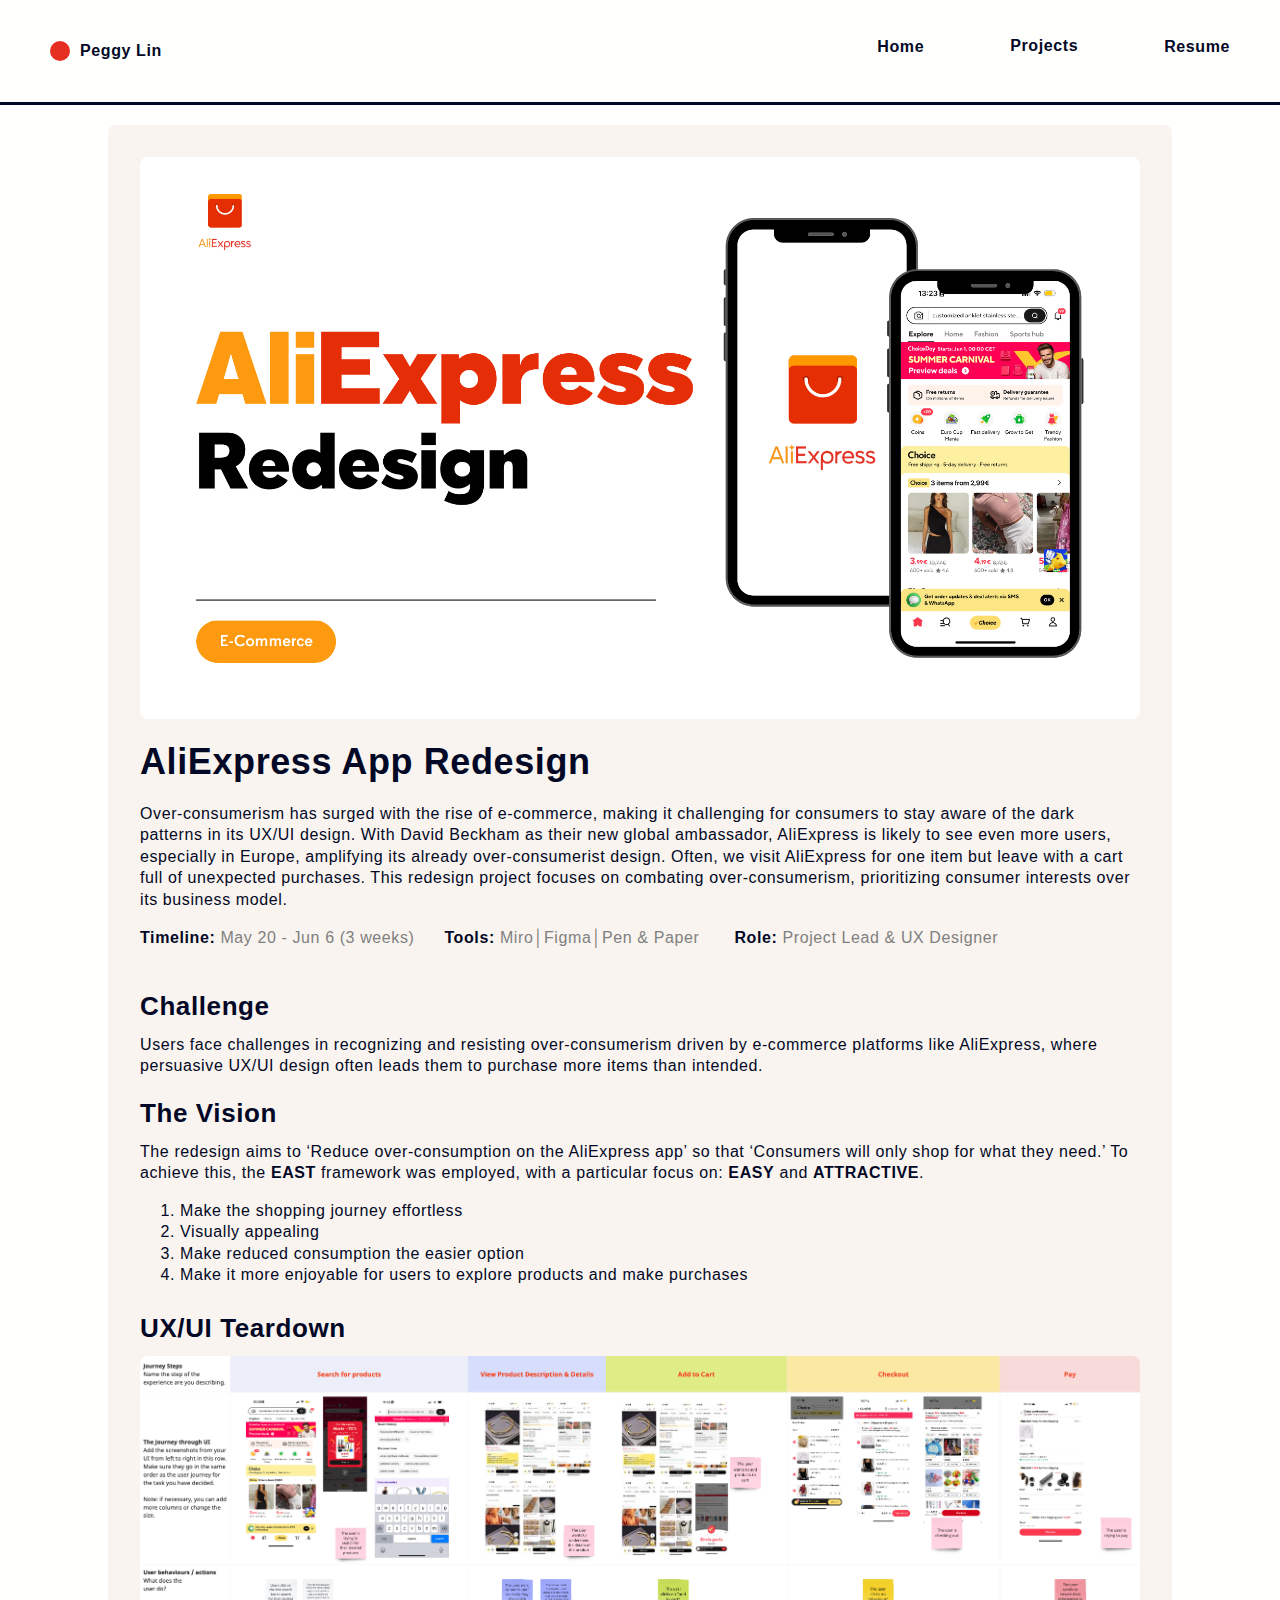
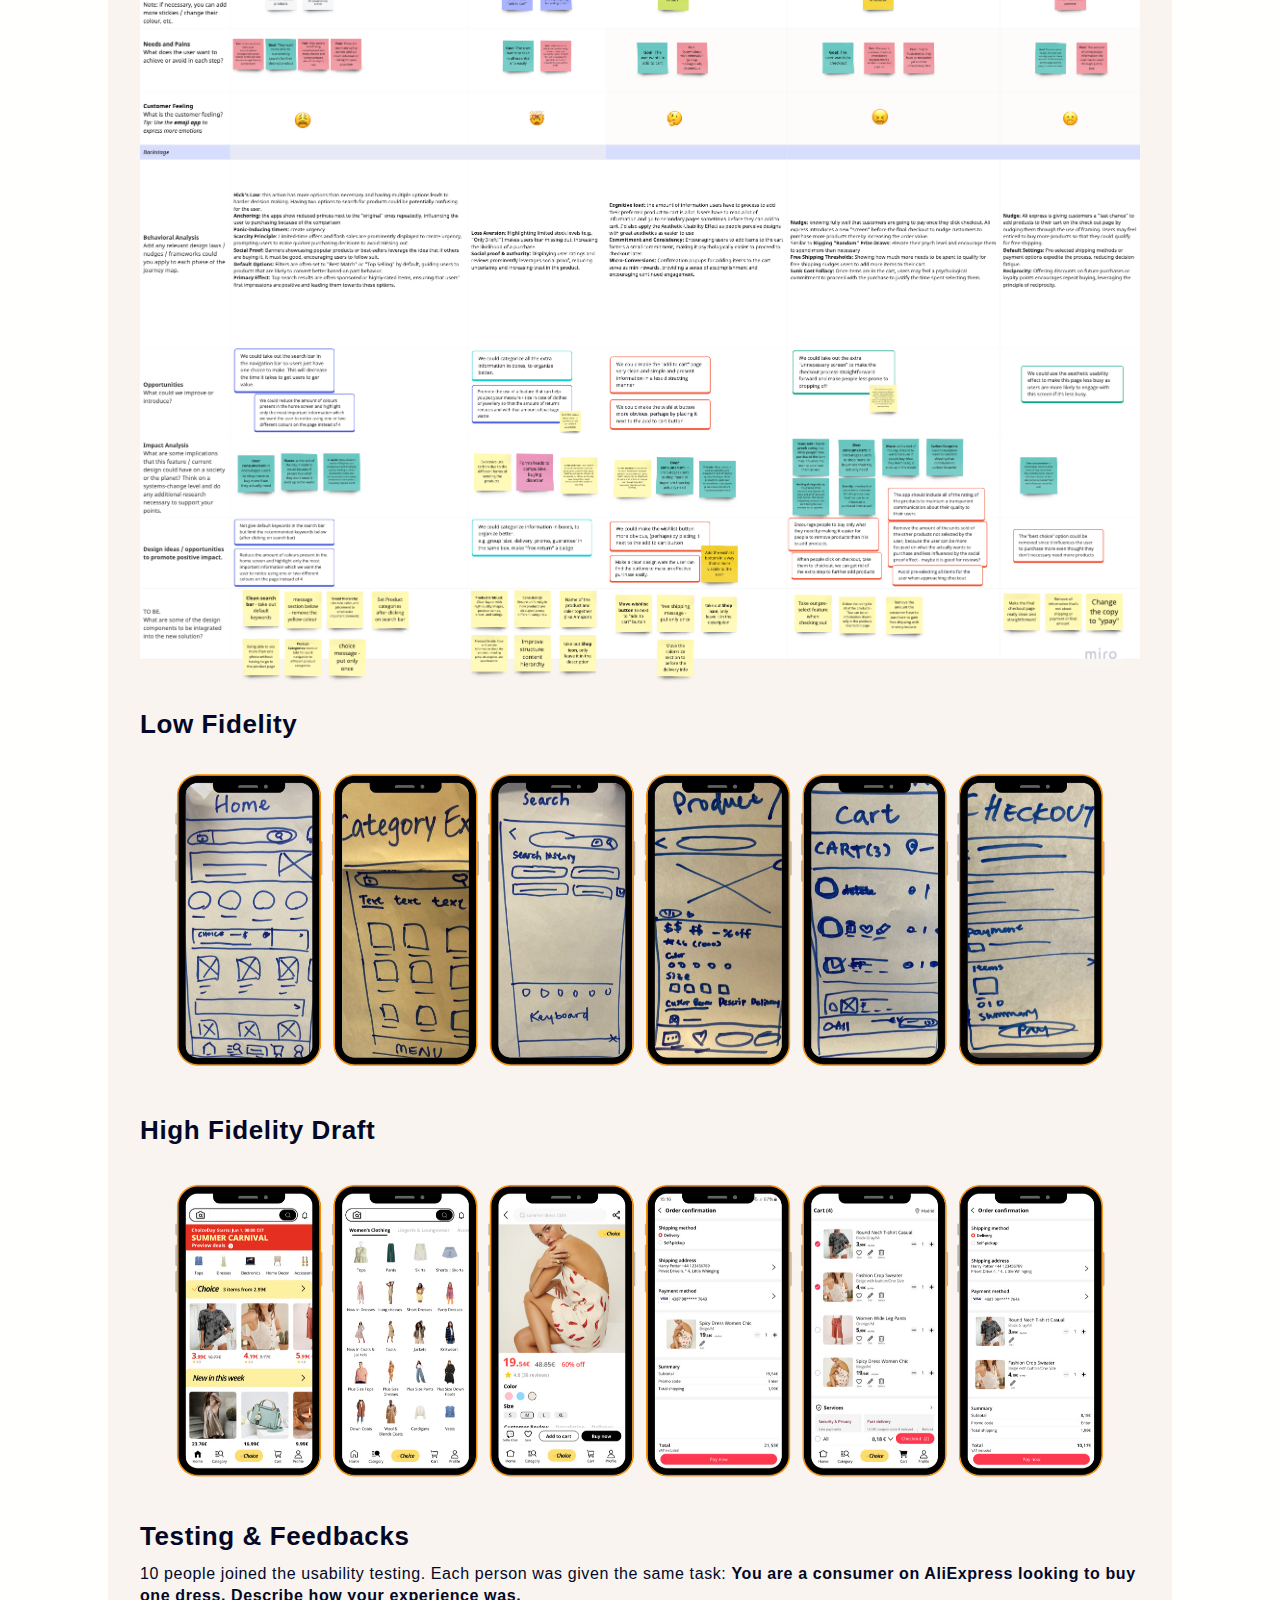
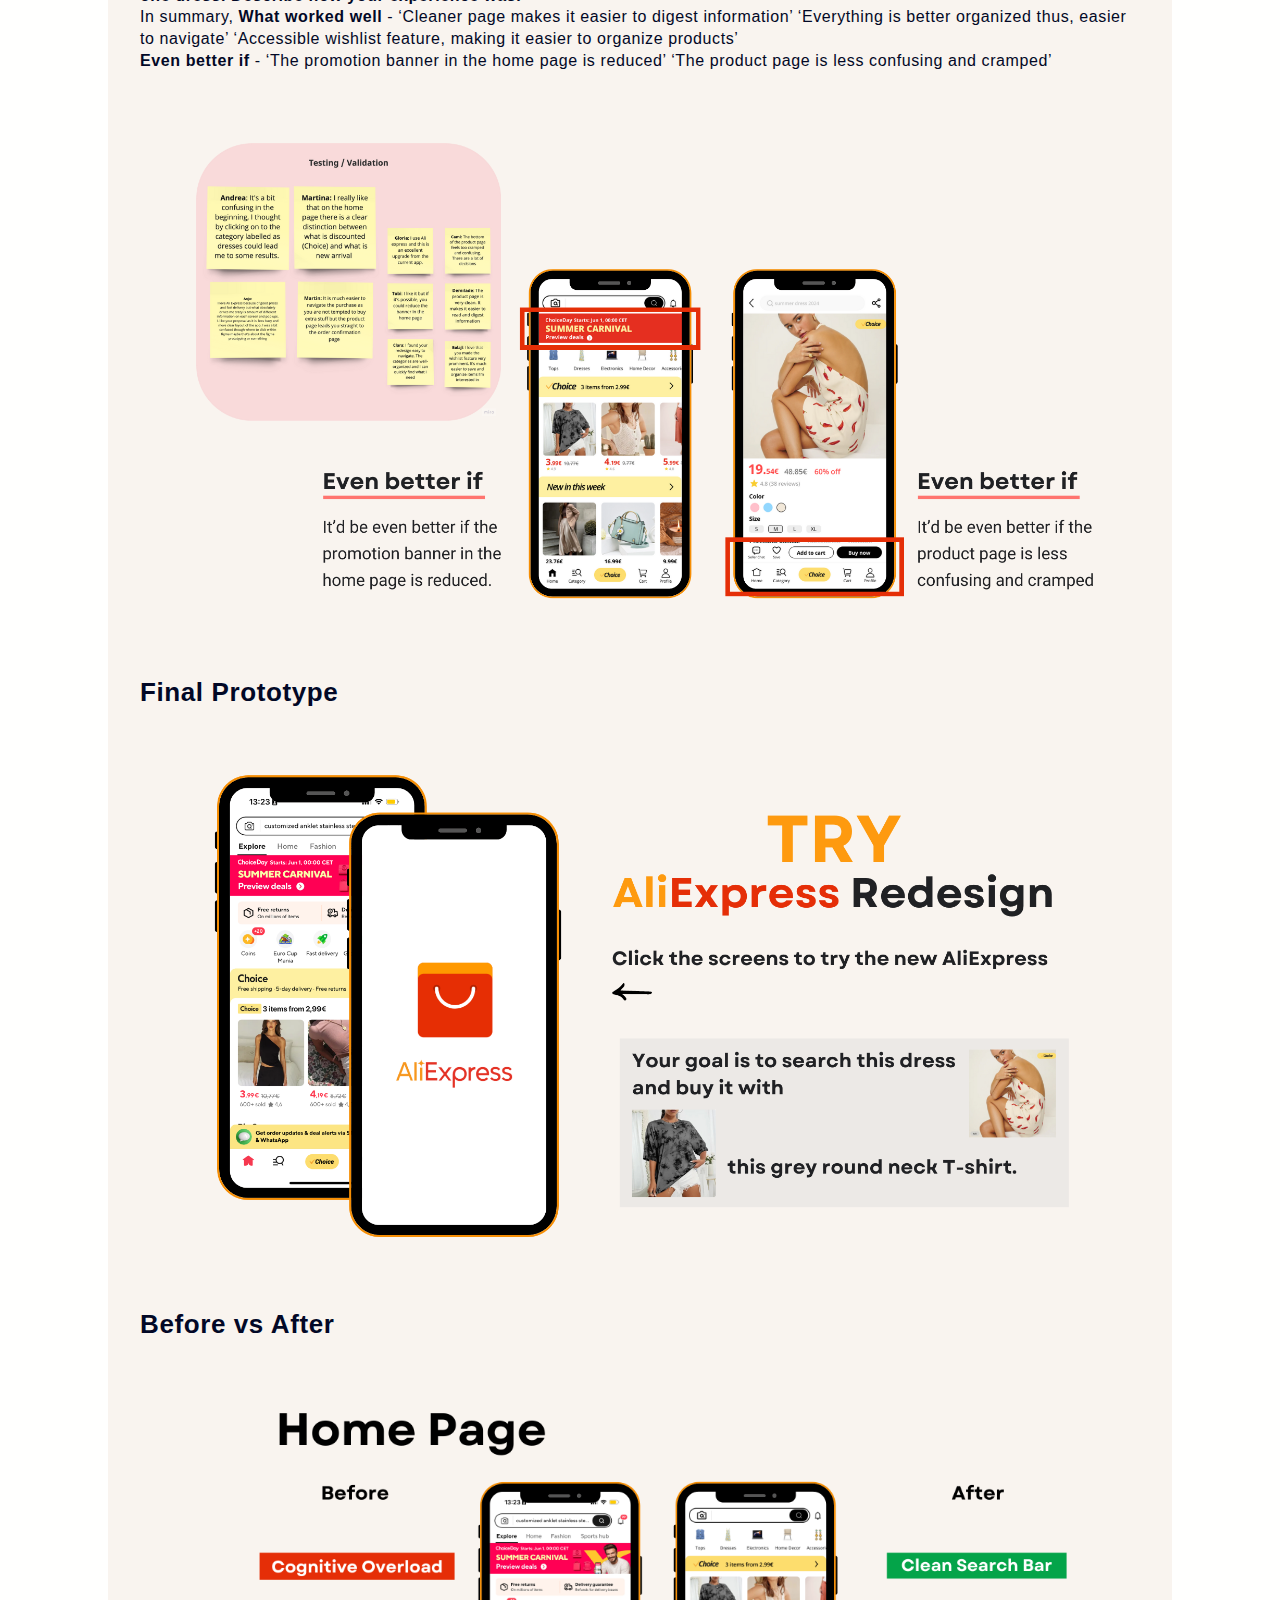
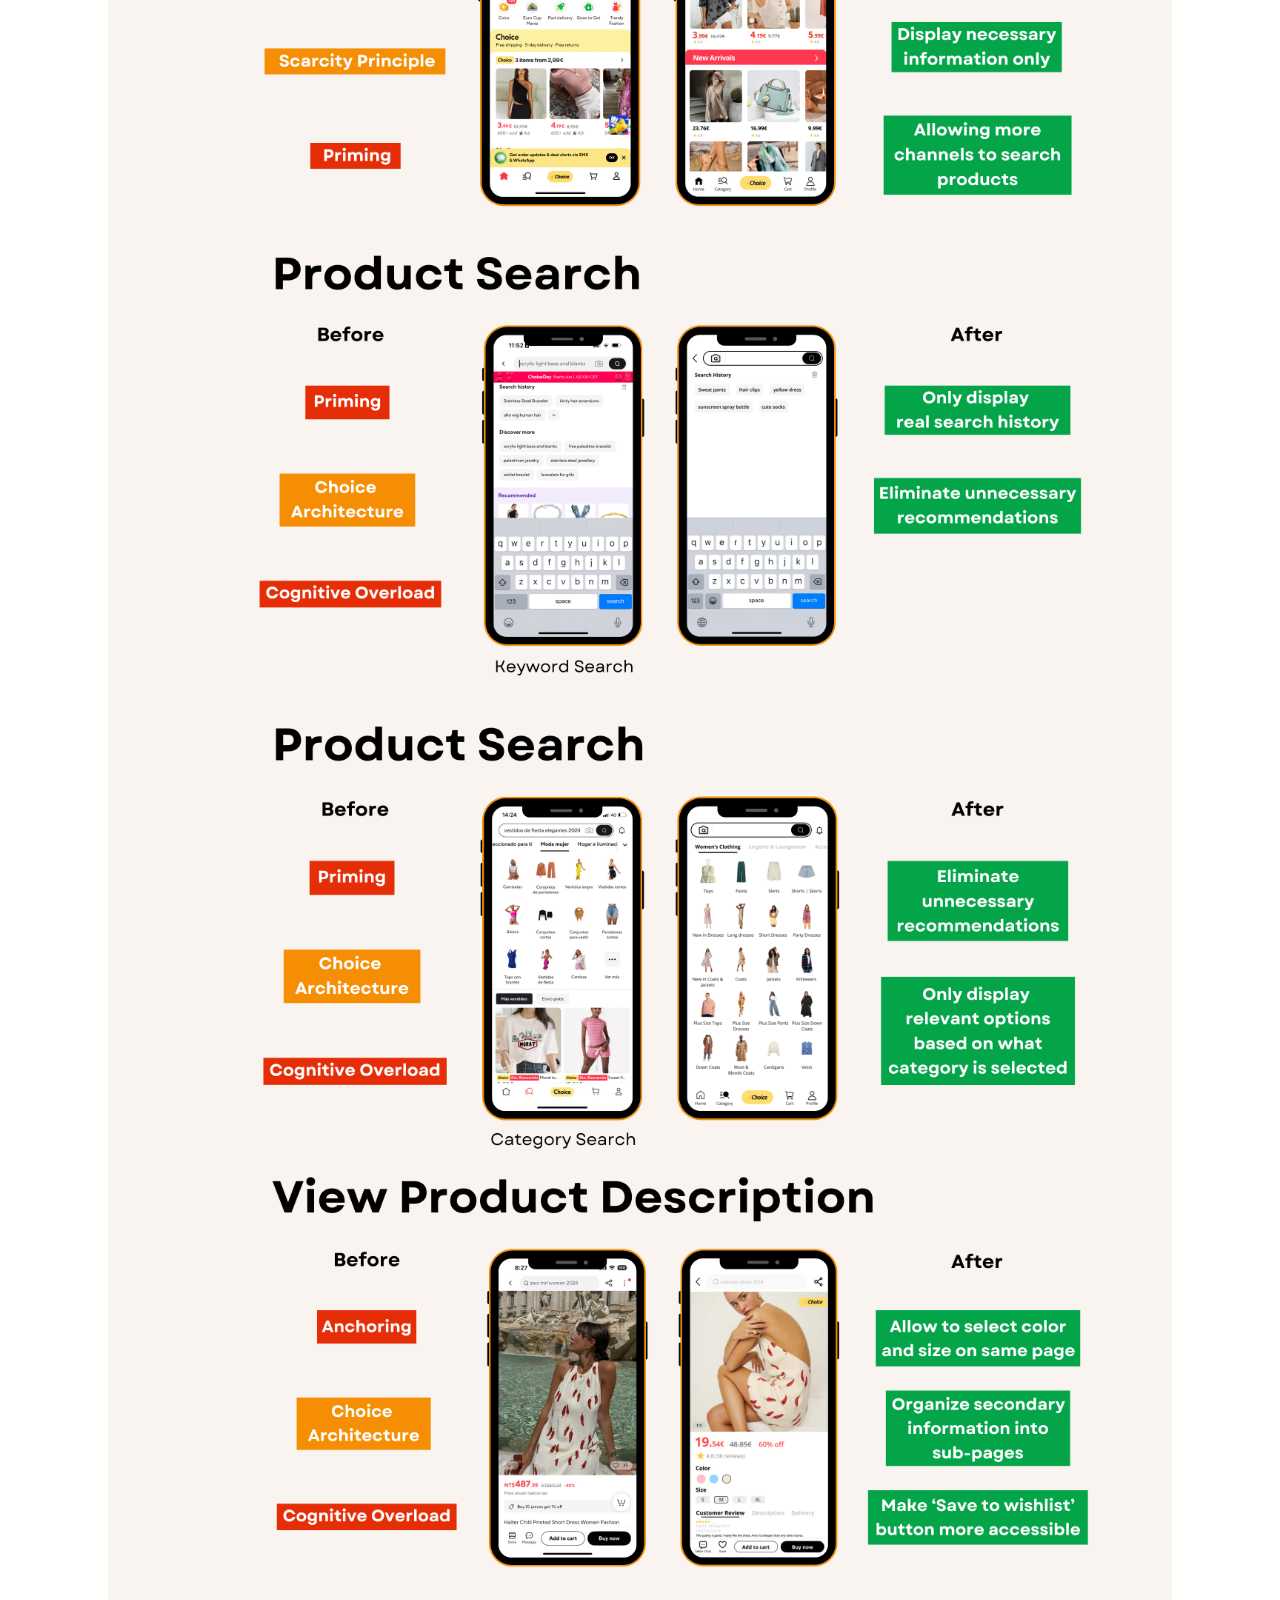
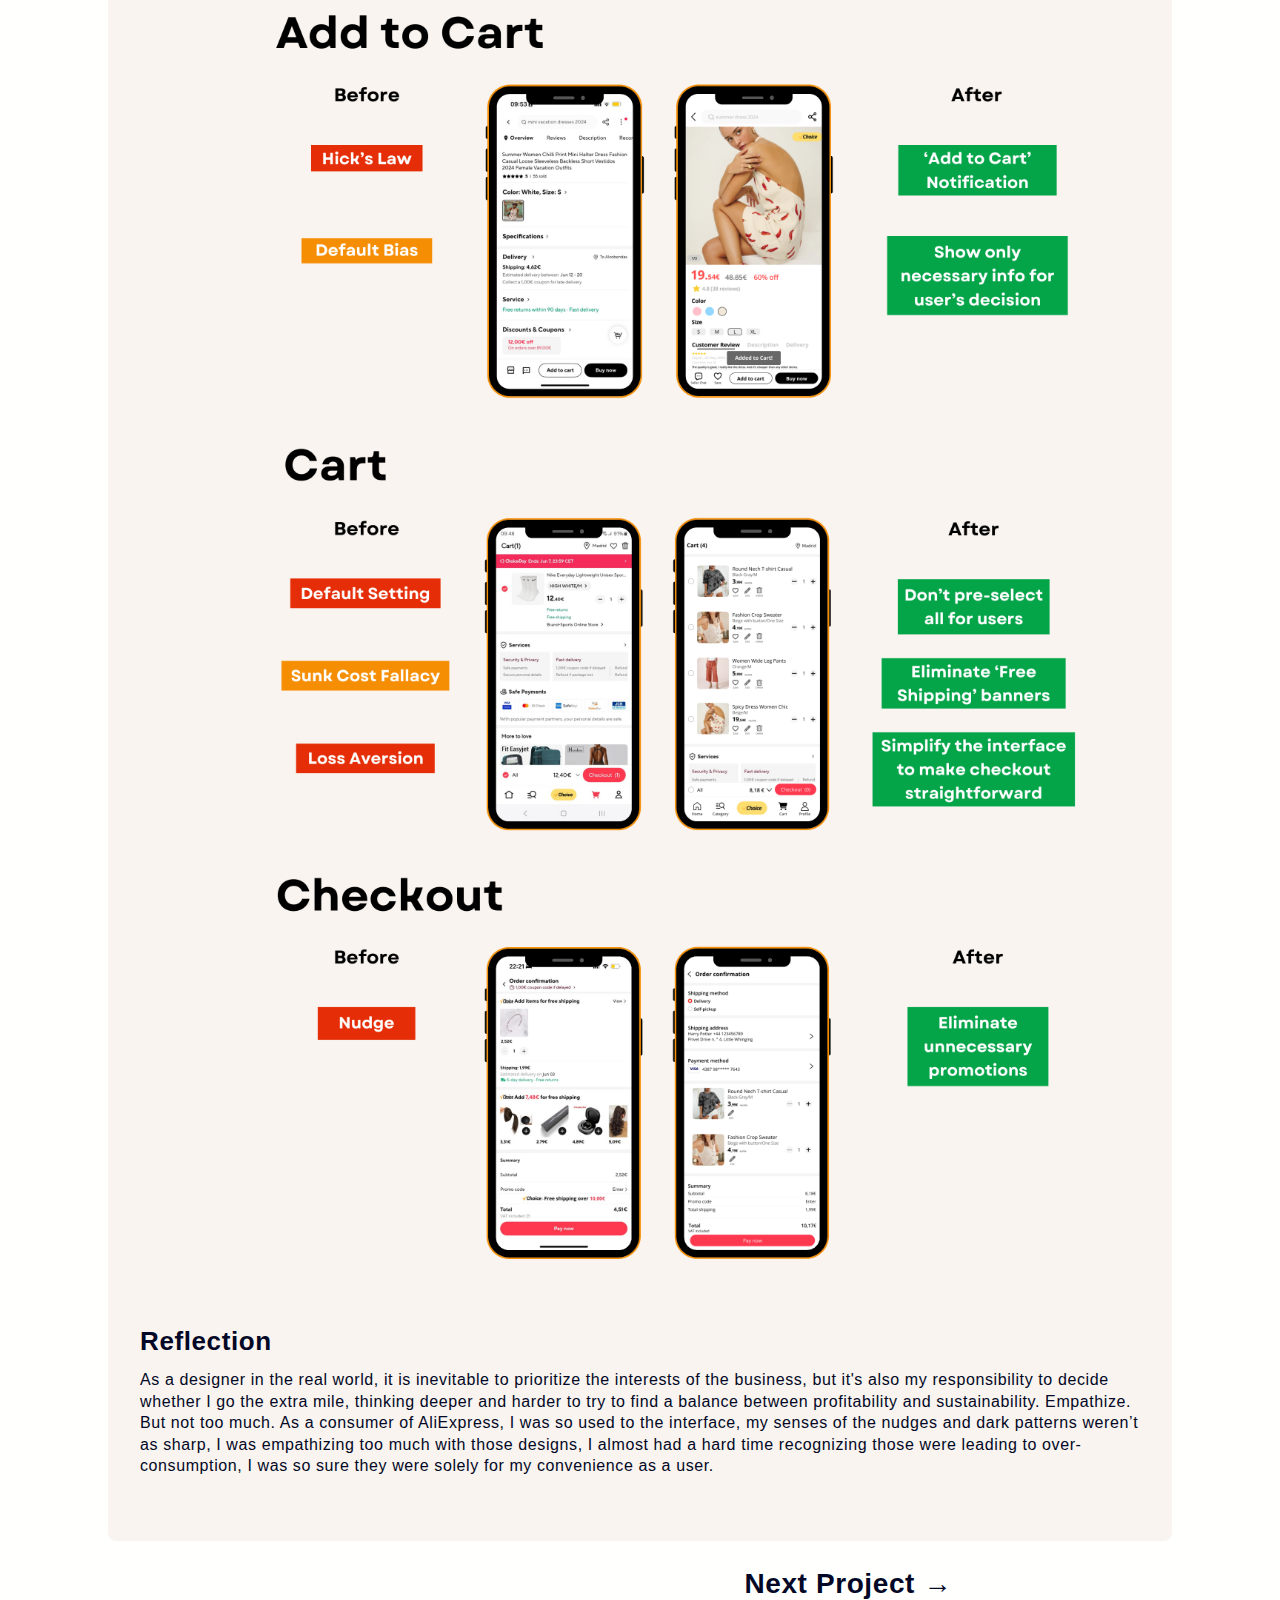
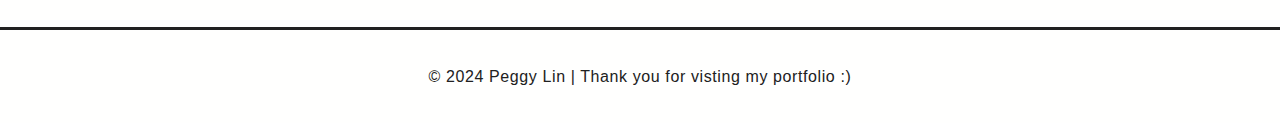
==== aliexpress.html @ d8badd29 "resume" ====
<html lang="en">
<head>
    <meta charset="UTF-8">
    <meta name="viewport" content="width=device-width, initial-scale=1.0">
  <title>AliExpress App Redesign</title>
    <link rel="stylesheet" href="aliexpress.css">
</head>
<body>
    <!-- Navigation Bar -->
    <header>
        <nav>
            <div class="logo">
                <div class="moon"></div>
                <span style="font-weight: bold;">Peggy Lin</span>
            </div>
            <ul class="nav-links">
                <li><a href="index.html">Home</a></li>
                <div class="dropdown">
                    <button class="dropbtn">Projects</button>
                    <div class="dropdown-content">
                      <a href="rebottle.html">ReBottle App UX/UI</a>
                      <a href="renfe.html">Renfe Website UX Research</a>
                      <a href="webdesign.html">Eat Together Web UX</a>
                    </div>
                  </div>
                <li><a href="https://drive.google.com/file/d/1whntubXR4nhXVAY_n9YlE-KwelW64Y9V/view?usp=sharing" target="_blank">Resume</a></li> <!-- Link to the Google Drive file -->
            </ul>
        </nav>
    </header>
        <!-- Content Wrapper -->
    <div class="content-wrapper">
        <!-- Image Container -->
        <section class="image-header">
            <img src="ali.png" alt="AliExpress App Redesign Image">
        </section>
        <!-- Summary Section -->
        <section id="summary" class="summary">
            <h2>AliExpress App Redesign</h2>
            <p>Over-consumerism has surged with the rise of e-commerce, making it challenging for consumers to stay aware of the dark patterns in its UX/UI design. With David Beckham as their new global ambassador, AliExpress is likely to see even more users, especially in Europe, amplifying its already over-consumerist design. Often, we visit AliExpress for one item but leave with a cart full of unexpected purchases. This redesign project focuses on combating over-consumerism, prioritizing consumer interests over its business model.</p>
          <p class="timeline">
           <strong>Timeline:</strong>
           <span class="lighter">May 20 - Jun 6 (3 weeks)</span>
           <div class="separate">
            <strong>Tools:</strong> 
            <span class="lighter">Miro│Figma│Pen & Paper</span>
           </div>
           <div class="separate">
            <strong>Role:</strong> 
            <span class="lighter">Project Lead & UX Designer</span>
           </div>
          </p>

        </section>
    
        <!-- Problem Section -->
        <section id="problem" class="problem">
            <h3>Challenge</h3>
            <p>Users face challenges in recognizing and resisting over-consumerism driven by e-commerce platforms like AliExpress, where persuasive UX/UI design often leads them to purchase more items than intended.</p>
            <h3>The Vision</h3>
            <p>The redesign aims to ‘Reduce over-consumption on the AliExpress app’ so that ‘Consumers will only shop for what they need.’ To achieve this, the <strong>EAST</strong> framework was employed, with a particular focus on: <strong>EASY</strong> and <strong>ATTRACTIVE</strong>.</p>
            <ol>
                <li>Make the shopping journey effortless</li>
                <li>Visually appealing</li>
                <li>Make reduced consumption the easier option</li>
                <li>Make it more enjoyable for users to explore products and make purchases</li>
            </ol>
        </section>

        <!-- UX/UI Teardown Section -->
        <section id="ux-teardown" class="ux-teardown">
            <h3>UX/UI Teardown</h3>
            <div class="image-container">
                <img src="teardown.png" alt="UX/UI Teardown">
            </div>
        </section>

        <!-- Wireframing & Prototyping Section -->
        <section id="wireframing" class="wireframing">
            <h3>Low Fidelity</h3>
            <div class="image-container">
                <img src="low-fid.png" alt="Low Fidelity">
            </div>
            <h3>High Fidelity Draft</h3>
            <div class="image-container">
                <img src="high-fid.png" alt="High Fidelity Draft">
            </div>
            <h3>Testing & Feedbacks</h3>
            <p>10 people joined the usability testing. Each person was given the same task: <strong>You are a consumer on AliExpress looking to buy one dress. Describe how your experience was.<br></strong>
            In summary, <strong>What worked well</strong> - ‘Cleaner page makes it easier to digest information’ ‘Everything is better organized thus, easier to navigate’ ‘Accessible wishlist feature, making it easier to organize products’<br> <strong>Even better if</strong> - ‘The promotion banner in the home page is reduced’ ‘The product page is less confusing and cramped’</p>
            <div class="image-container">
                <img src="testingfeedback.png" alt="tester feedback">
            </div>
        </section>

        <!-- Final Prototype Section -->
        <section id="final-prototype" class="final-prototype">
            <h3>Final Prototype</h3>
            <div class="image-container">
                <a href="https://www.figma.com/proto/gJK7FLsEPJrq8ovOtQWel5/AliExpress-Portfolio?page-id=0%3A1&node-id=250-2&viewport=238%2C48%2C0.24&t=BGeKi6JlKJjex6g9-1&scaling=scale-down&content-scaling=fixed&starting-point-node-id=250%3A2"><img src="final-link.png" alt="figma-link"></a> 
            </div>

        </section>

        <!-- Before vs After Section -->
        <section id="before-after" class="before-after">
            <h3>Before vs After</h3>
            <div class="image-container">
                <img src="before-after.png" alt="before-after">
            </div>

        </section>        

        <!-- Reflection Section -->
        <section id="reflection" class="reflection">
            <h3>Reflection</h3>
            <p>As a designer in the real world, it is inevitable to prioritize the interests of the business, but it's also my responsibility to decide whether I go the extra mile, thinking deeper and harder to try to find a balance between profitability and sustainability. Empathize. But not too much. As a consumer of AliExpress, I was so used to the interface, my senses of the nudges and dark patterns weren’t as sharp, I was empathizing too much with those designs, I almost had a hard time recognizing those were leading to over-consumption, I was so sure they were solely for my convenience as a user.</p>
        </section>
    </div>

    <!-- Link to Next Project -->
    <div class="next-project">
        <a href="rebottle.html">Next Project →</a>
    </div>

    <footer>
        <p>&copy; 2024 Peggy Lin | Thank you for visting my portfolio :)</p>
    </footer>

</body>
</html>
---- aliexpress.css ----
body {
    font-family: 'Tahoma', sans-serif;
    background-color: #fffffe;
    color: #020826;
    margin: 0;
    padding: 0;
    letter-spacing: 0.6px;
    line-height: 135%;
}

header nav {
    border-bottom: solid;
    border-color: #020826;
    display: flex;
    justify-content: space-between; /* Ensures space between the logo and nav-links */
    align-items: center;
    padding: 20px;
    background-color: #fffffe;
    color: #020826;
}

.logo {
    display: flex;
    align-items: center;
    margin-left: 30px;
}

.moon {
    width: 20px;
    height: 20px;
    background-color: #E52F20;
    border-radius: 50%;
    clip-path: circle(100%);
    margin-right: 10px;
}

/* Dropdown Button */
.dropbtn {
    background-color: #fffffe;
    color: #020826;
    font-weight: 800;
    font-family: 'Tahoma', sans-serif;
    letter-spacing: 0.6px;
    font-size: 16px;
    border: none;
  }
  
  /* The container <div> - needed to position the dropdown content */
  .dropdown {
    position: relative;
    display: inline-block;
  }
  
  /* Dropdown Content (Hidden by Default) */
  .dropdown-content {
    display: none;
    position: absolute;
    background-color: #fffffe;
    min-width: 160px;
    box-shadow: 0px 8px 16px 0px rgba(0,0,0,0.2);
    z-index: 1;
  }
  
  /* Links inside the dropdown */
  .dropdown-content a {
    color: #082620;
    padding: 12px 16px;
    text-decoration: none;
    display: block;
  }
  
  /* Change color of dropdown links on hover */
  .dropdown-content a:hover {
    /* background-color: #ececec; */
    background-color: rgb(247, 153, 23, 8%);
    text-decoration: none;
}

  /* Show the dropdown menu on hover */
  .dropdown:hover .dropdown-content {
    display: block;}
  
  /* Change the background color of the dropdown button when the dropdown content is shown */
  .dropdown:hover .dropbtn {
    background-color: #fffffe;
    color: #F79917;
    text-decoration: none;
    border-bottom: 3px solid;
}

.nav-links {
    list-style: none;
    display: flex;
    gap: 80px;
    margin-right: 30px;
}

.nav-links a {
    text-decoration: none;
    color: #020826;
    font-weight: 600;
}

.nav-links a:hover {
    text-decoration: none;
    border-bottom: 3px solid;
    color: #F79917;
}

.content-wrapper {
    /* background-color: #eaddcf; */
    background-color: #f9f4ef;
    padding: 2rem;
    margin: 20px auto;
    border-radius: 8px;
    max-width: 1000px;
}

section {
    margin-bottom: 2rem;
}

.summary h2 {
    font-size: 36px;
}

.lighter {
    color: #808080;
}

.image-header img, .image-container img {
    width: 100%;
    height: auto;
    border-radius: 8px;
/*     margin-left: 4rem; */
}

.problem h3, .ux-teardown h3, .wireframing h3, .final-prototype h3, .before-after h3, .reflection h3 {
    margin-bottom: 1rem;
    font-size: 26px;
    /* text-decoration: underline; */
    color: #020826;
}

.timeline {
    display: inline-block;
    border: none;
    margin-top: -10px;
    padding-right: 30px;
}

.separate {
    display: inline-block;
    padding-right: 30px;
}


ul {
    margin-left: 2rem;
}

ul li {
    margin-bottom: 0.5rem;
}

.image-container {
    margin-top: 1rem;
    margin-bottom: 2rem;
}

.next-project {
    text-align: right;
    font-weight: 600;
    font-size: 28px;
    margin-right: 20.5rem;
    margin-top: 2rem;
    margin-bottom: 2rem;
    padding: 0;
}

.next-project a {
  text-decoration: none;
  box-shadow: inset 5 5 0 0 rgb(24,49,182,75%);
  color: #020826;
  margin: 0 -.25rem;
  padding: 0 .25rem;
  transition: color .3s ease-in-out, box-shadow .3s ease-in-out;
}

.next-project a:hover {
  box-shadow: inset 100px 100px 0 0 rgb(24,49,182,85%);
  color: white;
}

footer {
    border-top: solid;
    background-color: #fffffe;
    color: #212121;
    text-align: center;
    padding: 20px 0;
}
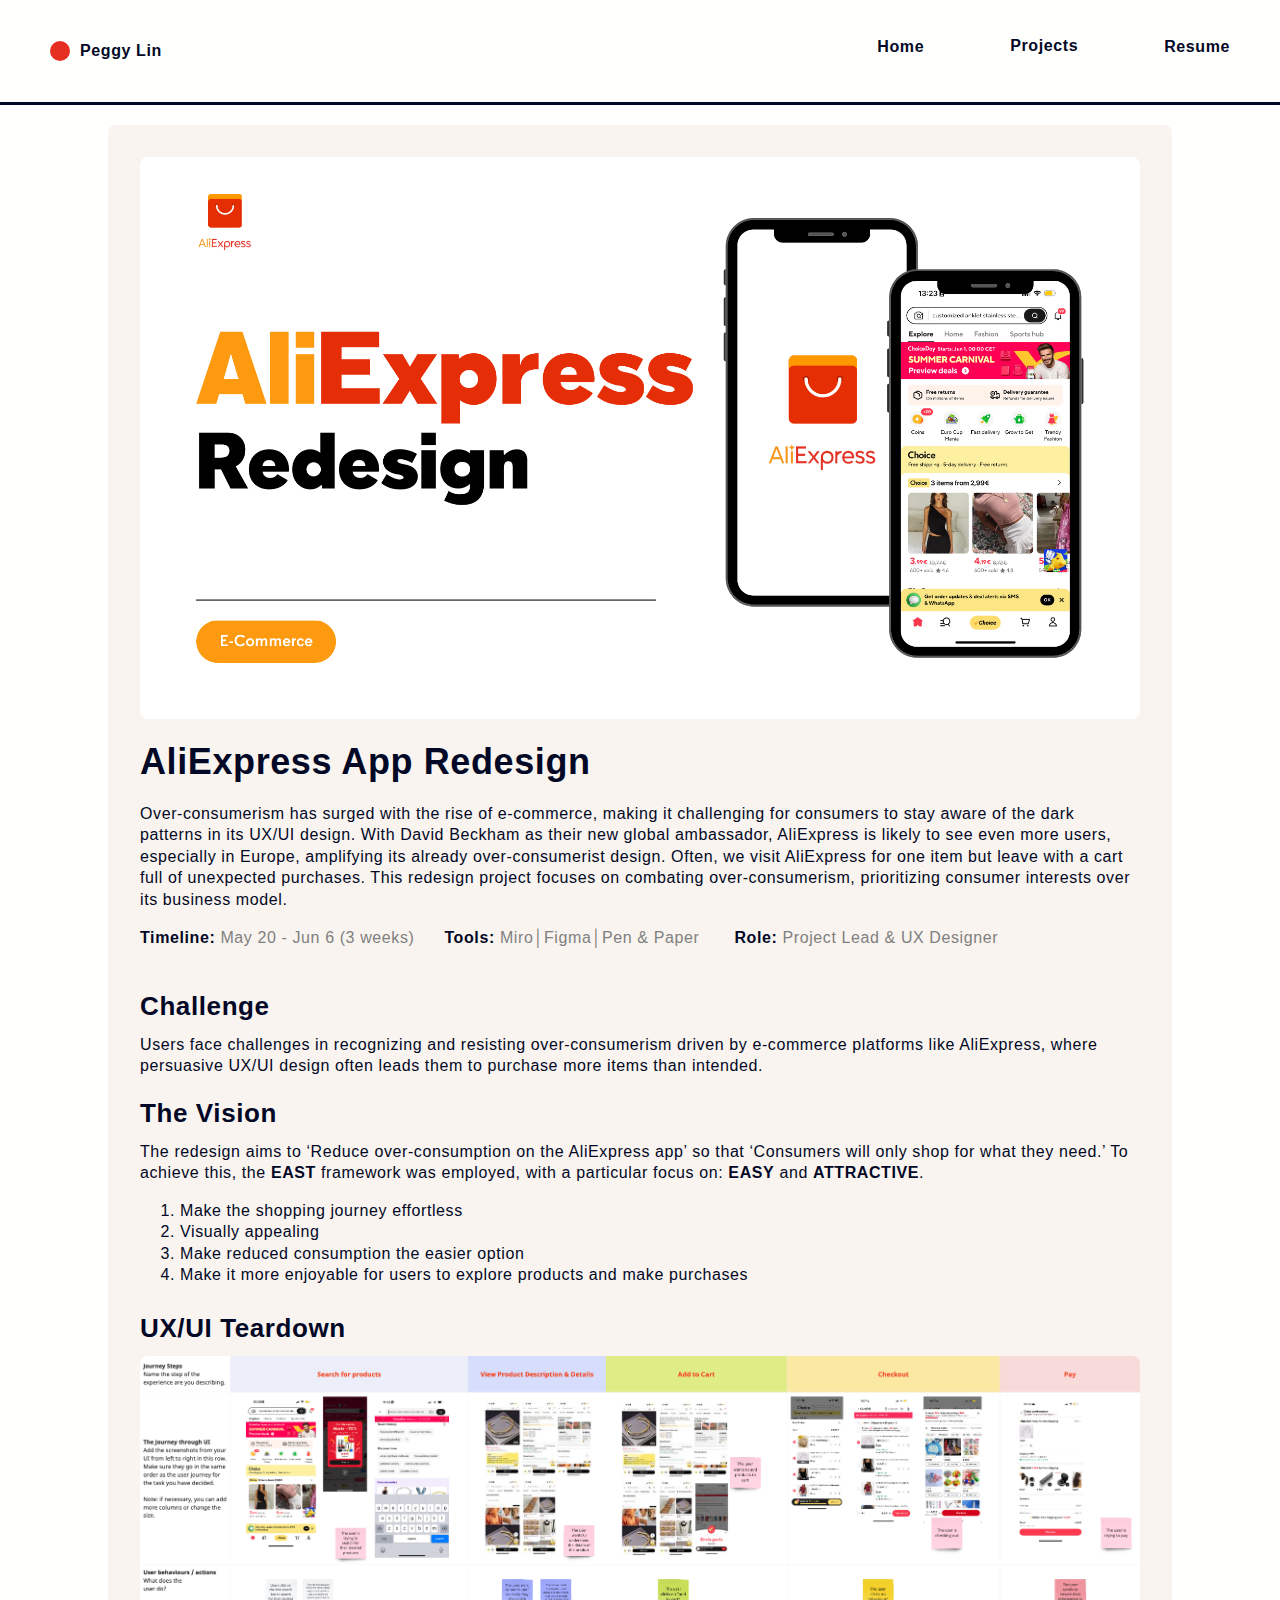
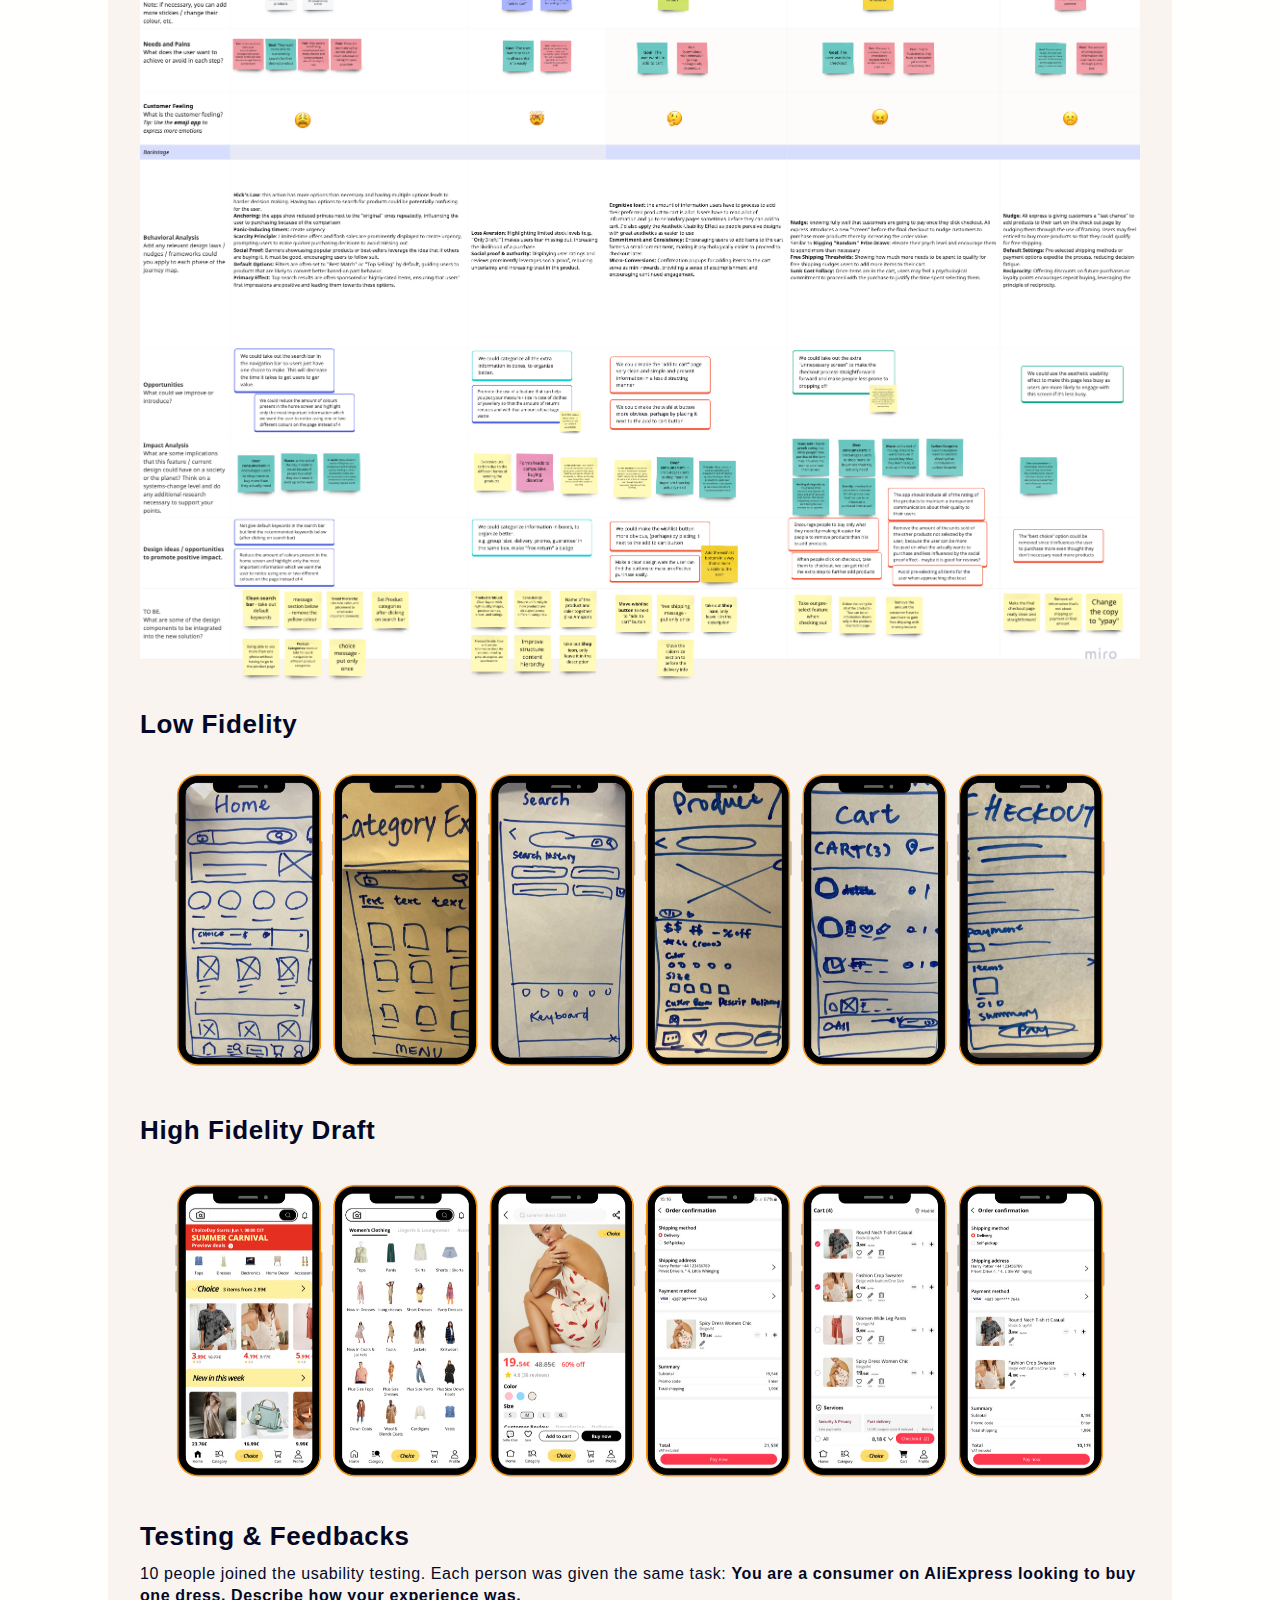
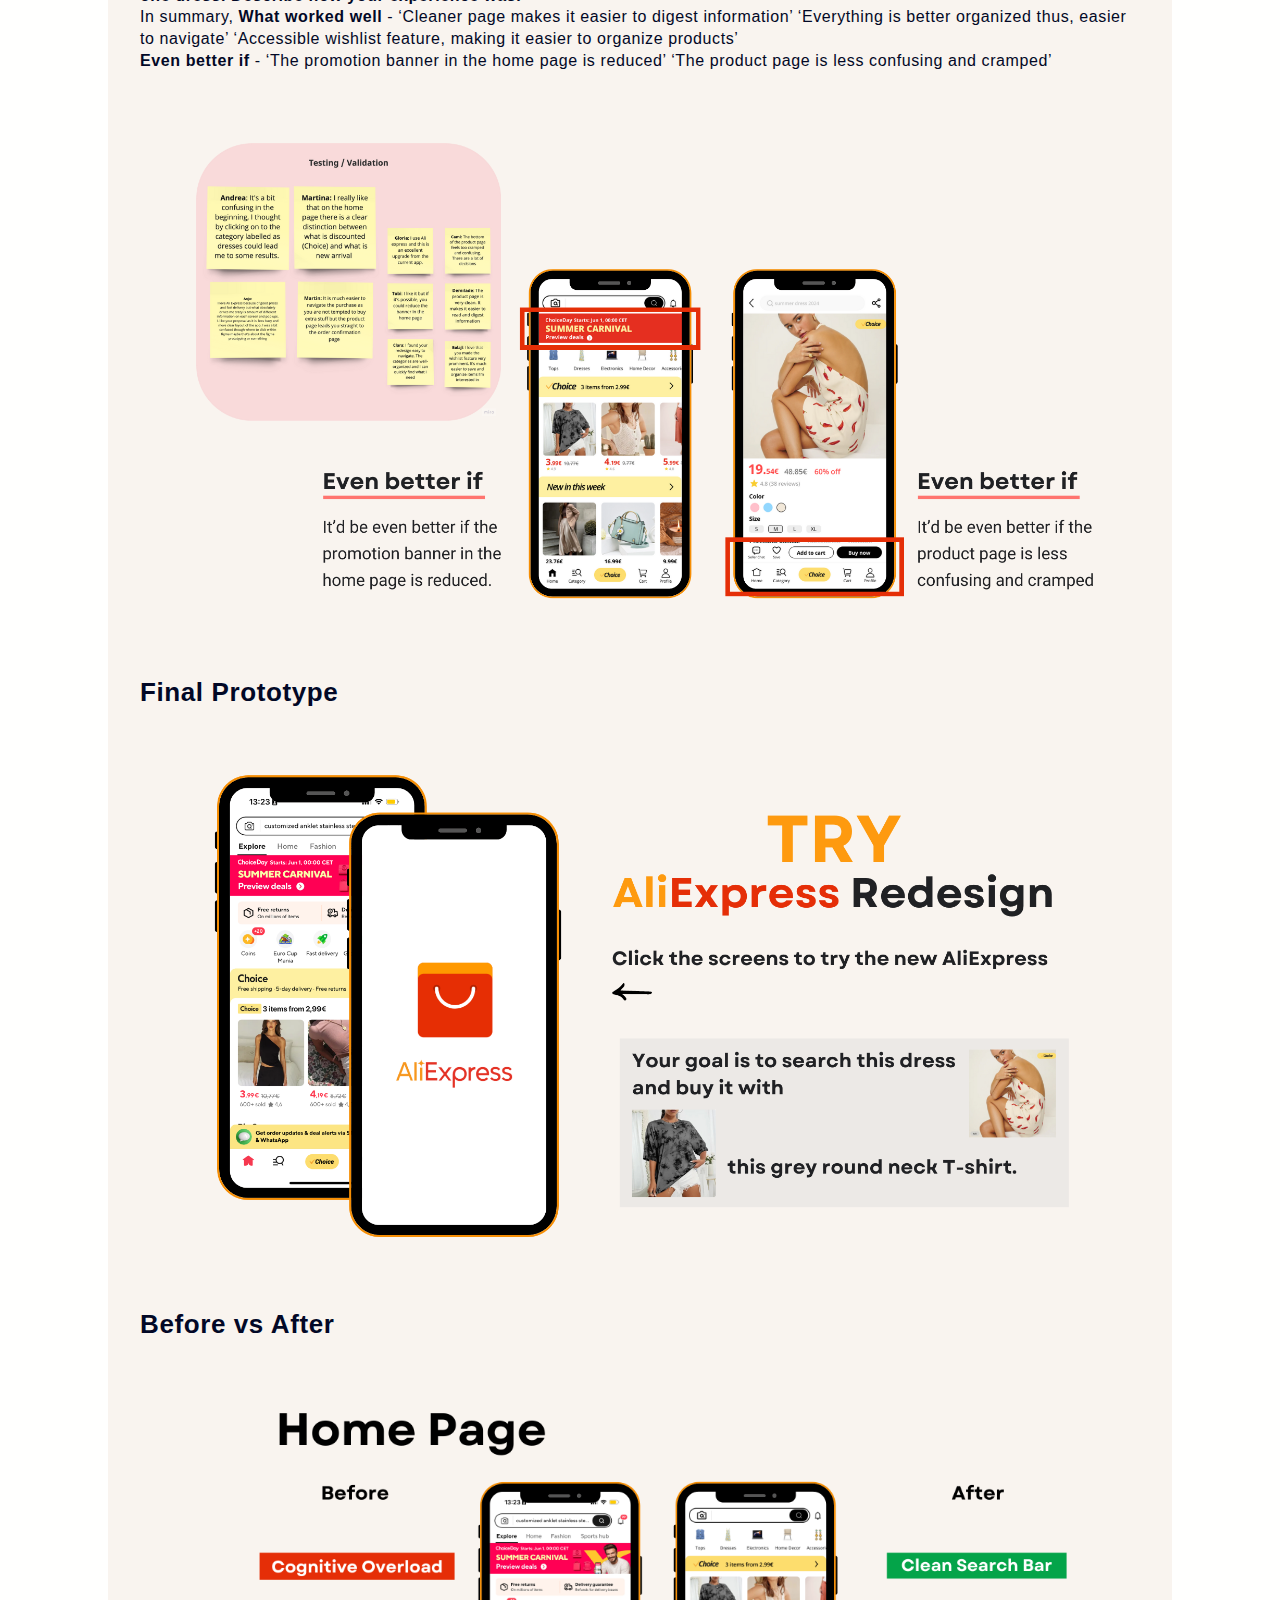
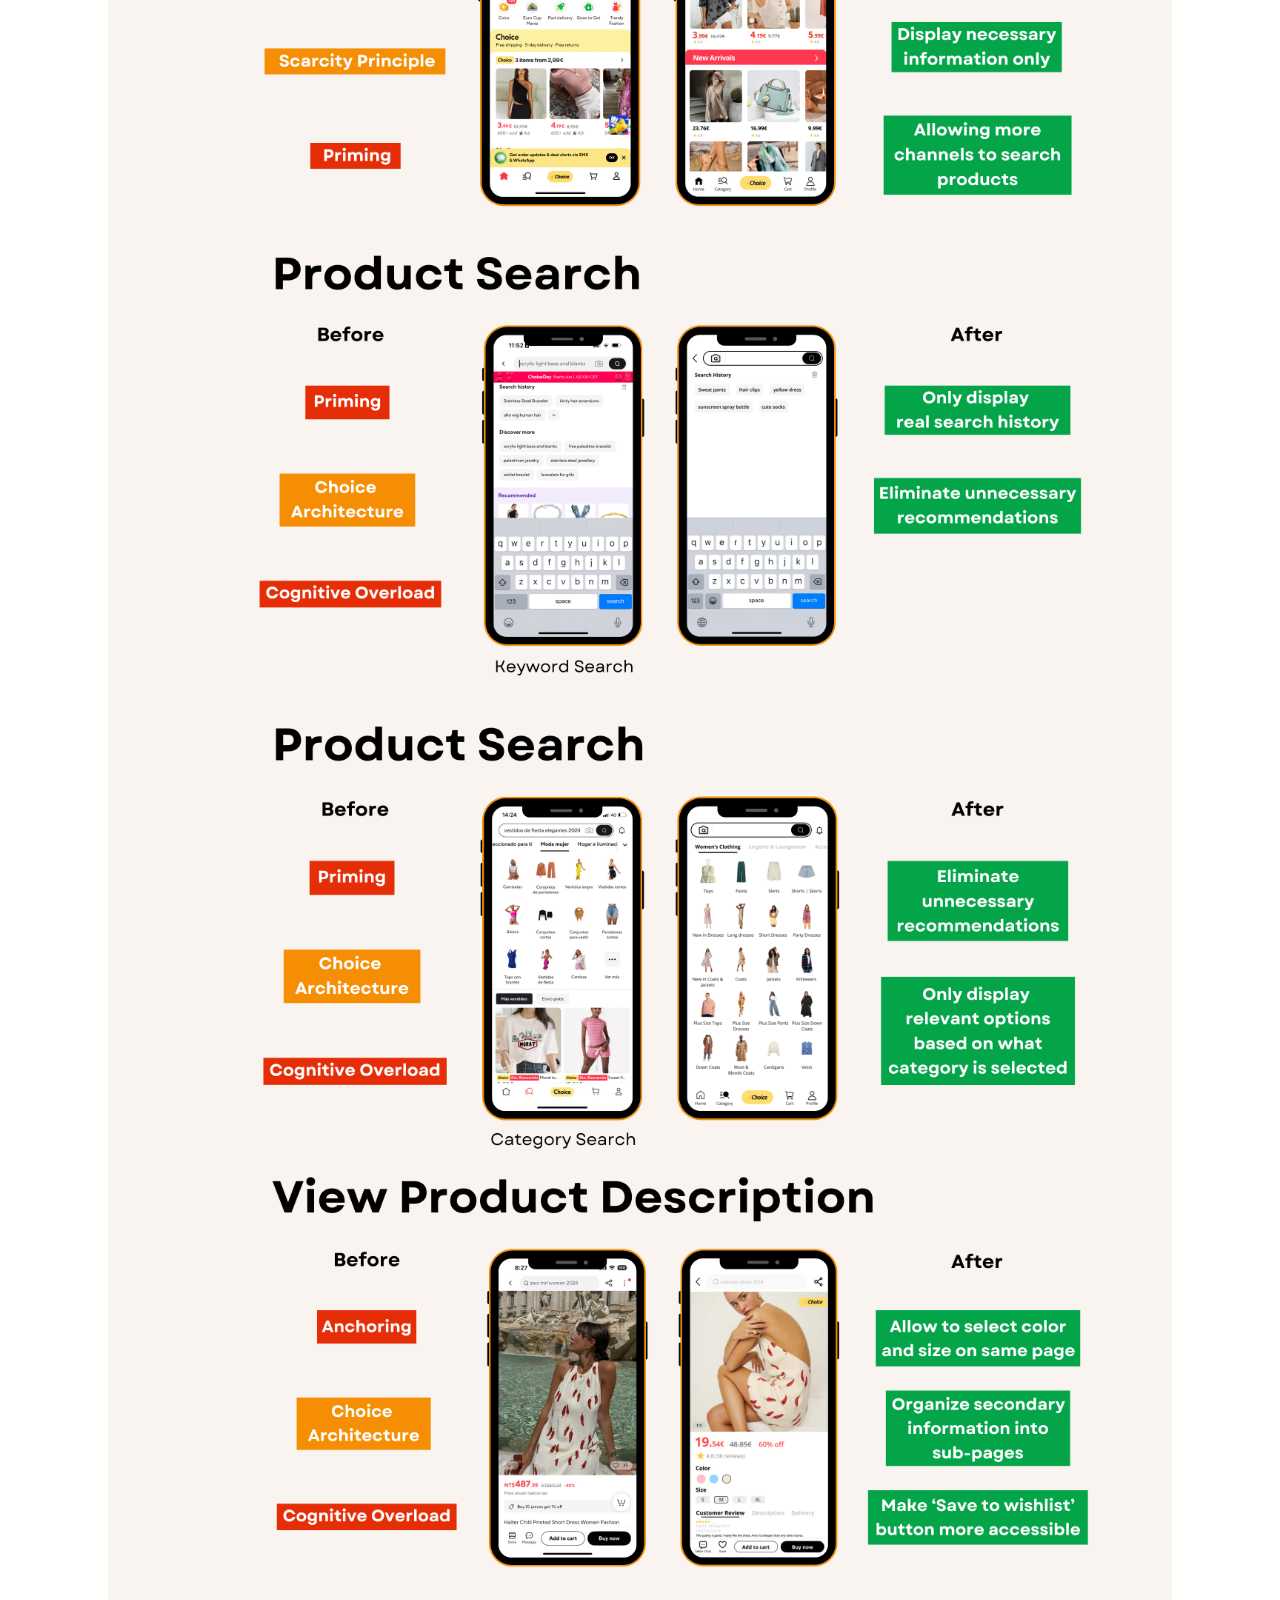
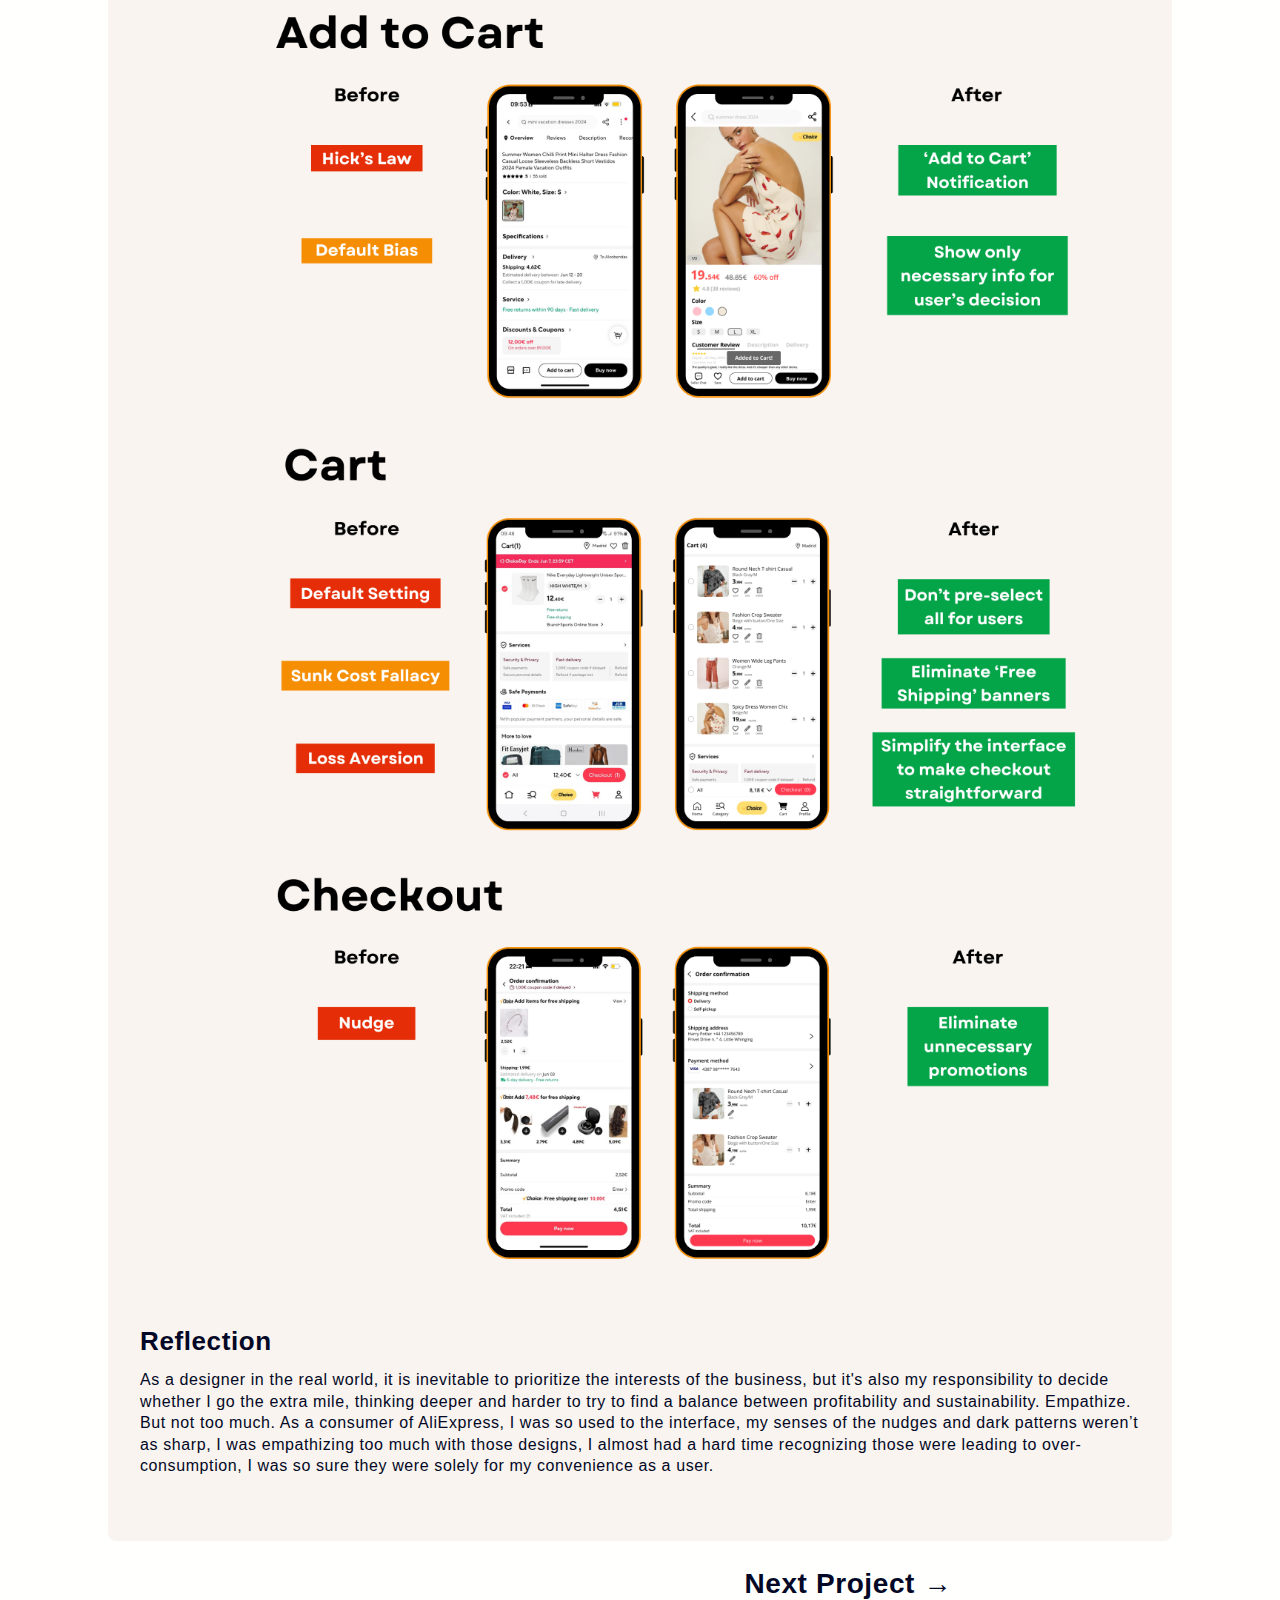
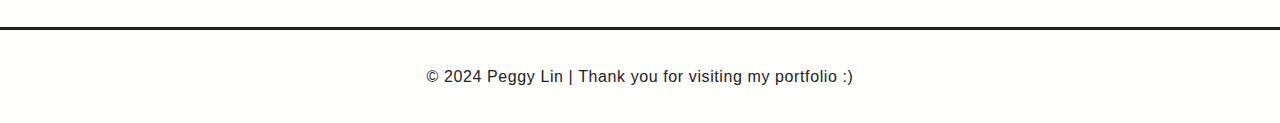
==== commit 7208ef0d: "update footer" ====
--- a/aliexpress.html
+++ b/aliexpress.html
@@ -4,6 +4,7 @@
     <meta name="viewport" content="width=device-width, initial-scale=1.0">
   <title>AliExpress App Redesign</title>
     <link rel="stylesheet" href="aliexpress.css">
+    <link rel="stylesheet" href="mediaquieres.css">
 </head>
 <body>
     <!-- Navigation Bar -->
@@ -23,8 +24,26 @@
                       <a href="webdesign.html">Eat Together Web UX</a>
                     </div>
                   </div>
-                <li><a href="https://drive.google.com/file/d/1whntubXR4nhXVAY_n9YlE-KwelW64Y9V/view?usp=sharing" target="_blank">Resume</a></li> <!-- Link to the Google Drive file -->
+                <li><a href="https://drive.google.com/file/d/1RWaciJTVXIRQuFuGk3fWR_EebgyayRsY/view?usp=sharing" target="_blank">Resume</a></li> <!-- Link to the Google Drive file -->
             </ul>
+        </nav>
+        <nav id="hamburger-nav">
+            <div class="logo">
+              <div class="moon"></div>
+              <span style="font-weight: bold;">Peggy Lin</span>
+            </div>
+            <div class="hamburger-menu">
+              <div class="hamburger-icon" onclick="toggleMenu()">
+                <span></span>
+                <span></span>
+                <span></span>
+              </div>
+              <div class="menu-links">
+                <li><a href="index.html" onclick="toggleMenu()">Home</a></li>
+                <li><a href="#projects" onclick="toggleMenu()">Projects</a></li>
+                <li><a href="Hsin Pei (Peggy) Lin.pdf" target="_blank" onclick="toggleMenu()">Resume</a></li>
+              </div>
+            </div>
         </nav>
     </header>
         <!-- Content Wrapper -->
@@ -119,12 +138,13 @@
 
     <!-- Link to Next Project -->
     <div class="next-project">
-        <a href="rebottle.html">Next Project →</a>
+        <a href="renfe.html">Next Project →</a>
     </div>
 
     <footer>
-        <p>&copy; 2024 Peggy Lin | Thank you for visting my portfolio :)</p>
+        <p>&copy; 2024 Peggy Lin | Thank you for visiting my portfolio :)</p>
     </footer>
 
+    <script src="script.js"></script>
 </body>
 </html>--- a/aliexpress.css
+++ b/aliexpress.css
@@ -17,6 +17,95 @@
     padding: 20px;
     background-color: #fffffe;
     color: #020826;
+}
+
+/* HAMBURGER MENU */
+#hamburger-nav {
+    display: none;
+}
+
+.hamburger-menu {
+    position: relative;
+    display: inline-block;
+}
+
+.hamburger-icon {
+    display: flex;
+    flex-direction: column;
+    justify-content: space-between;
+    height: 24px;
+    width: 30px;
+    cursor: pointer;
+}
+
+.hamburger-icon span {
+    width: 100%;
+    height: 2px;
+    background-color: #020826;
+    transition: all 0.3 ease-in-out;
+}
+
+.menu-links {
+    position: absolute;
+    top: 100%;
+    right: 0;
+    letter-spacing: 0.6px;
+    background-color: #fffffe;
+    font-family: 'Tahoma', sans-serif;
+    width: fit-content;
+    max-height: 0;
+    overflow: hidden;
+    transition: all 0.3 ease-in-out;
+}
+
+.menu-links a {
+    display: block;
+    padding: 10px;
+    text-align: left;
+    font-size: 20px;
+    font-weight: 600;
+    color: #020826;
+    text-decoration: none;
+    transition: all 0.3 ease-in-out;
+}
+
+.menu-links a:hover {
+    text-decoration: none;
+    border-bottom: 3px solid;
+    color: #F79917;
+    text-underline-offset: 1rem;
+}
+
+.menu-links li {
+    list-style: none;
+}
+
+.menu-links.open {
+    max-height: 300px;
+}
+
+.hamburger-icon.open span:first-child {
+    transform: rotate(45deg) translate(10px, 5px);
+}
+
+.hamburger-icon.open span:nth-child(2) {
+    opacity: 0;
+}
+
+.hamburger-icon.open span:last-child {
+    transform: rotate(-45deg) translate(10px,-5px);
+}
+
+.hamburger-icon span:first-child {
+    transform: none;
+}
+
+.hamburger-icon span:first-child {
+    opacity: 1;
+}
+
+.hamburger-icon span:first-child {
+    transform: none;
 }
 
 .logo {
@@ -108,7 +197,7 @@
 }
 
 .content-wrapper {
-    /* background-color: #eaddcf; */
+    /* background-color: rgb(229, 48, 32, 10%); */
     background-color: #f9f4ef;
     padding: 2rem;
     margin: 20px auto;
@@ -188,11 +277,13 @@
 }
 
 .next-project a:hover {
-  box-shadow: inset 100px 100px 0 0 rgb(24,49,182,85%);
+  box-shadow: inset 100px 100px 0 0 #830065;
   color: white;
 }
 
 footer {
+    position: relative;
+    width: 100%;
     border-top: solid;
     background-color: #fffffe;
     color: #212121;
--- a/mediaquieres.css
+++ b/mediaquieres.css
@@ -0,0 +1,71 @@
+header nav {
+    display: flex; /* Show the regular navigation */
+}
+
+#hamburger-nav {
+    display: none; /* Hide the hamburger menu */
+}
+
+
+@media screen and (max-width: 1200px) {
+    header nav {
+        display: none;
+    }
+    #hamburger-nav {
+        display: flex;
+    }
+
+}
+
+/* For devices with a width of 768px or less (tablets and smaller) */
+@media (max-width: 768px) {
+    .project-grid {
+        grid-template-columns: 1fr; /* Stack the columns on top of each other */
+        margin: 20px; /* Reduce margins for smaller screens */
+    }
+
+    .project-left, 
+    .project-right,
+    .project-bottom {
+        margin: 0; /* Remove custom margins for mobile */
+    }
+
+    .project-left h2 {
+        font-size: 28px; /* Adjust the font size */
+    }
+
+    .project-left h5 {
+        font-size: 14px; /* Adjust the font size */
+    }
+
+    .project-right p {
+        font-size: 16px; /* Adjust the font size */
+        margin-top: 20px; /* Adjust spacing */
+    }
+
+    .project-bottom {
+        margin-top: 20px; /* Add some space between content sections */
+        grid-column: 1 / -1; /* Ensure the image takes up full width */
+        grid-row: 2; /* Position directly below the text */
+    }
+
+    .project-bottom img {
+        width: 100%; /* Ensure image is fully responsive */
+        margin: 0 auto; /* Center the image */
+    }
+}
+
+/* For devices with a width of 480px or less (smartphones) */
+@media (max-width: 480px) {
+    .project-left h2 {
+        font-size: 24px; /* Further adjust the font size */
+    }
+
+    .project-right p {
+        font-size: 14px; /* Further adjust the font size */
+    }
+
+    .view-project {
+        font-size: 16px; /* Adjust button font size */
+    }
+}
